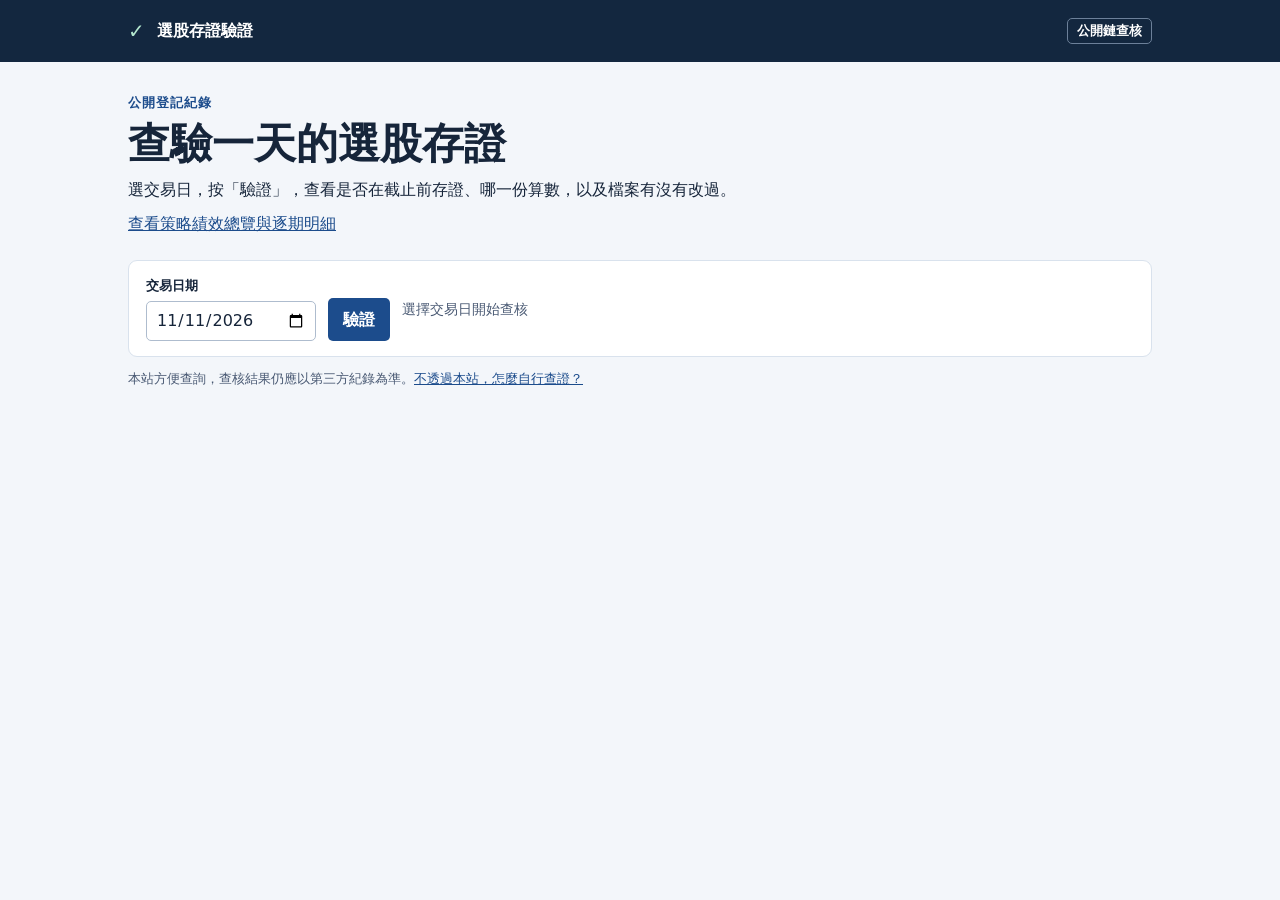
==== docs/index.html @ f5d4d027 "Publish prospective series and independent verification page" ====
<!doctype html>
<html lang="zh-Hant">
<head>
  <meta charset="utf-8">
  <meta name="viewport" content="width=device-width, initial-scale=1">
  <meta name="description" content="選擇交易日，驗證選股存證時間、正式版本及檔案。">
  <title>選股存證驗證</title>
  <link rel="stylesheet" href="./style.css">
  <script src="./app.js" defer></script>
</head>
<body>
  <header class="masthead"><div class="wrap brand"><span class="mark" aria-hidden="true">✓</span> 選股存證驗證 <span id="mode" class="mode">載入中</span></div></header>
  <main class="wrap">
    <section class="intro" aria-labelledby="heading">
      <p class="eyebrow">公開登記紀錄</p>
      <h1 id="heading">查驗一天的選股存證</h1>
      <p>選交易日，按「驗證」，查看是否在截止前存證、哪一份算數，以及檔案有沒有改過。</p>
      <p><a href="./performance.html">查看策略績效總覽與逐期明細</a></p>
    </section>
    <div id="notice" class="notice" hidden></div>
    <form id="check-form" class="panel controls">
      <div class="date-control"><label for="session-date">交易日期</label><input id="session-date" type="date" required></div>
      <button type="submit" id="verify" disabled>驗證</button>
      <button type="button" id="cancel" class="quiet" hidden>取消</button>
      <p id="progress" class="progress" role="status" aria-live="polite">正在載入公開系列資料</p>
    </form>
    <section id="result" hidden aria-labelledby="result-title">
      <div class="section-title"><h2 id="result-title">查核結果</h2><button type="button" id="json" class="quiet">下載證據 JSON</button></div>
      <dl class="checks">
        <div class="panel"><dt id="time-question">截止前有存證嗎？</dt><dd id="time-status"></dd><p id="time-note"></p></div>
        <div class="panel"><dt>哪一份是正式版？</dt><dd id="unique-status"></dd><p id="unique-note"></p></div>
        <div class="panel"><dt>檔案有改過嗎？</dt><dd id="file-status"></dd><p id="file-note"></p></div>
      </dl>
      <details class="panel ledger evidence">
        <summary>查看全部登記與更正</summary>
        <p id="scan-window" class="muted"></p>
        <div class="table-scroll" tabindex="0" role="region" aria-label="登記紀錄表格">
          <table><thead><tr><th scope="col">台北區塊時間</th><th scope="col">判定</th><th scope="col">檔案指紋</th><th scope="col">鏈上交易</th></tr></thead><tbody id="events"></tbody></table>
        </div>
      </details>
      <details class="panel evidence"><summary>系列認證碼與查核來源</summary>
        <dl id="evidence"></dl>
        <p class="muted">時間取自區塊標頭。請核對此系列認證碼與首期前公告的紀錄。</p>
      </details>
    </section>
    <footer>本站方便查詢，查核結果仍應以第三方紀錄為準。<a href="https://github.com/valueshellseeker-Frank/tw-stock-prediction#不透過本站怎麼自行查證">不透過本站，怎麼自行查證？</a></footer>
  </main>
</body>
</html>
---- docs/style.css ----
:root {
  color-scheme:light;
  --ink:#16253a;
  --muted:#495973;
  --border:#d9e2ed;
  --accent:#1c4c8c;
  --paper:#f3f6fa;
  --pass:#17614b;
  --pending:#805006;
}
* {
  box-sizing:border-box;
}
body {
  margin:0;
  color:var(--ink);
  background:var(--paper);
  font:16px/1.6 system-ui,"Microsoft JhengHei",sans-serif;
}
[hidden] {
  display:none!important;
}
.wrap {
  width:min(1024px,calc(100% - 40px));
  margin-inline:auto;
}
.masthead {
  background:#13273f;
  color:#fff;
}
.brand {
  display:flex;
  gap:12px;
  align-items:center;
  min-height:62px;
  font-weight:650;
}
.mark {
  color:#b4e8cf;
  font-size:20px;
}
.mode {
  margin-left:auto;
  font-size:13px;
  border:1px solid #6c8099;
  border-radius:5px;
  padding:2px 9px;
}
.intro {
  padding:31px 0 16px;
}
.eyebrow {
  font-size:13px;
  letter-spacing:.08em;
  font-weight:700;
  color:var(--accent);
  margin:0 0 5px;
}
h1 {
  font-size:clamp(28px,5vw,42px);
  line-height:1.2;
  margin:0;
}
h2 {
  font-size:20px;
  line-height:1.35;
  margin:0;
}
p {
  margin:8px 0;
}
.intro p:last-child,.muted,footer {
  color:var(--muted);
}
.notice {
  padding:11px 15px;
  margin-bottom:14px;
  border-left:4px solid #ac7e28;
  background:#fff5df;
  color:#69450d;
}
.panel {
  background:#fff;
  border:1px solid var(--border);
  border-radius:9px;
}
.controls {
  display:flex;
  flex-wrap:wrap;
  gap:10px 12px;
  align-items:end;
  padding:15px 17px;
}
.date-control {
  display:grid;
  gap:4px;
}
.date-control label {
  font-size:13px;
  font-weight:650;
}
.date-control input {
  color:var(--ink);
  min-height:40px;
  border:1px solid #aebcce;
  border-radius:5px;
  font:inherit;
  padding:5px 9px;
  background:#fff;
}
button {
  border:1px solid transparent;
  border-radius:5px;
  padding:8px 14px;
  min-height:40px;
  font:inherit;
  font-weight:650;
  cursor:pointer;
  background:var(--accent);
  color:#fff;
}
button:disabled {
  opacity:.62;
  cursor:default;
}
button.quiet {
  background:#fff;
  color:var(--accent);
  border-color:#bac9dc;
}
button:focus-visible,input:focus-visible,summary:focus-visible,a:focus-visible,.table-scroll:focus-visible {
  outline:3px solid #739de7;
  outline-offset:2px;
}
.progress {
  margin:0;
  color:var(--muted);
  font-size:14px;
  min-width:0;
  align-self:center;
}
.progress.error {
  color:#8e3131;
}
.section-title {
  display:flex;
  justify-content:space-between;
  align-items:center;
  gap:12px;
  margin:23px 0 10px;
}
.checks {
  display:grid;
  grid-template-columns:repeat(3,1fr);
  gap:10px;
  margin:0 0 13px;
}
.checks div {
  padding:12px 14px;
  min-width:0;
}
.checks dt {
  color:var(--muted);
  font-size:14px;
  font-weight:650;
}
.checks dd {
  margin:2px 0;
  font-size:22px;
  font-weight:700;
}
.checks p {
  font-size:13px;
  color:var(--muted);
  margin:0;
}
.pass {
  color:var(--pass);
}
.pending {
  color:var(--pending);
}
.fail {
  color:#8e3131;
}
.ledger,.evidence {
  padding:14px 16px;
  margin-bottom:12px;
}
.ledger p {
  font-size:13px;
}
.table-scroll {
  overflow-x:auto;
}
table {
  width:100%;
  border-collapse:collapse;
  text-align:left;
  font-size:14px;
}
th,td {
  padding:9px 8px;
  vertical-align:top;
  border-bottom:1px solid #e4e9f1;
}
th {
  color:var(--muted);
  font-weight:650;
  background:#f6f8fb;
}
td:nth-child(1),td:nth-child(2),td:nth-child(4) {
  white-space:nowrap;
}
td code {
  display:inline-block;
  max-width:100%;
  overflow-wrap:anywhere;
  font-size:12px;
}
td a,a {
  color:#1c4c8c;
}
.evidence summary {
  cursor:pointer;
  font-weight:650;
}
.evidence dl {
  display:grid;
  grid-template-columns:minmax(110px,max-content) 1fr;
  gap:5px 12px;
  margin:10px 0;
  font-size:14px;
}
.evidence dd {
  margin:0;
  overflow-wrap:anywhere;
}
.evidence dt {
  color:var(--muted);
}
footer {
  font-size:13px;
  padding:12px 0 24px;
}
@media(max-width:640px) {
  .wrap {
    width:calc(100% - 24px);
  }
  .intro {
    padding-top:23px;
  }
  .checks {
    grid-template-columns:1fr;
  }
  .checks div {
    display:grid;
    grid-template-columns:1fr auto;
    align-items:center;
    column-gap:8px;
  }
  .checks p {
    grid-column:1/-1;
  }
  .ledger,.evidence {
    padding:12px;
  }
  .progress {
    flex-basis:100%;
  }
  .evidence dl {
    grid-template-columns:1fr;
    gap:2px;
  }
  .evidence dd {
    margin-bottom:6px;
  }
  td code {
    min-width:180px;
  }
  .section-title button {
    font-size:13px;
  }
}
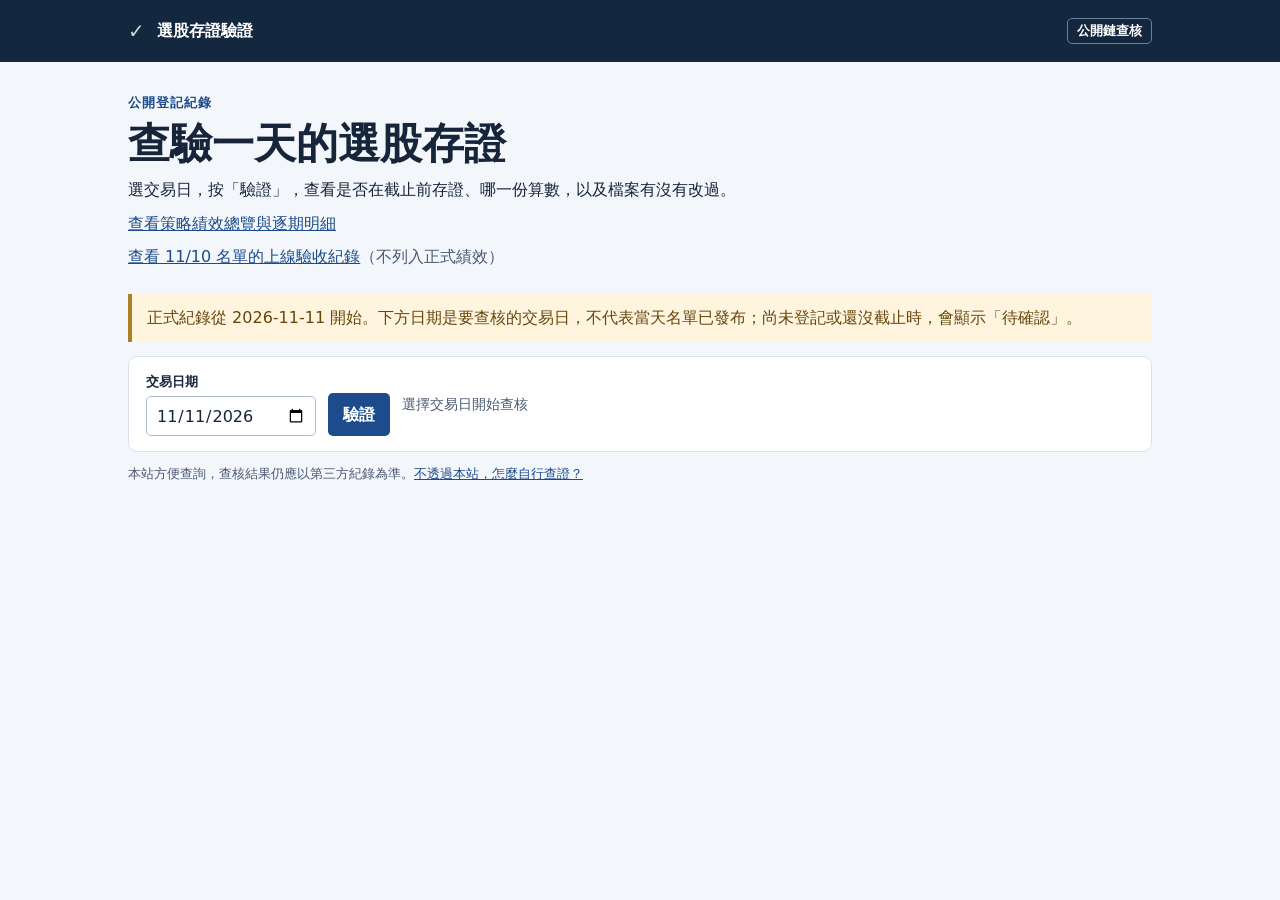
==== commit e24326a1: "Publish prospective series and independent verification page" ====
--- a/docs/index.html
+++ b/docs/index.html
@@ -16,6 +16,7 @@
       <h1 id="heading">查驗一天的選股存證</h1>
       <p>選交易日，按「驗證」，查看是否在截止前存證、哪一份算數，以及檔案有沒有改過。</p>
       <p><a href="./performance.html">查看策略績效總覽與逐期明細</a></p>
+      <p id="launch-record" hidden><a href="https://github.com/valueshellseeker-Frank/tw-stock-prediction/releases/tag/deployment-check-2026-11-10">查看 11/10 名單的上線驗收紀錄</a>（不列入正式績效）</p>
     </section>
     <div id="notice" class="notice" hidden></div>
     <form id="check-form" class="panel controls">
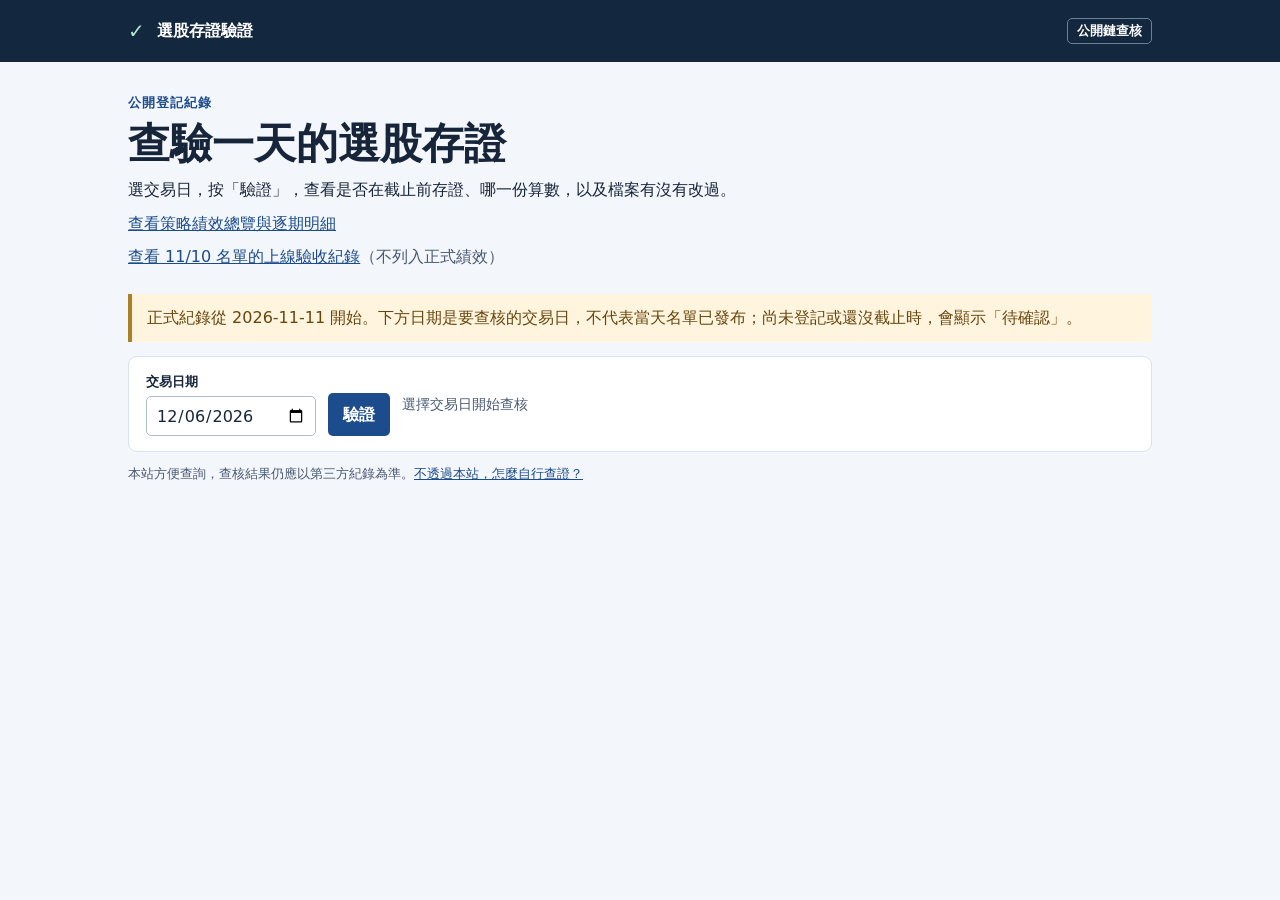
==== commit 6fb23eb3: "Show independent publication evidence and clarify performance status" ====
--- a/docs/index.html
+++ b/docs/index.html
@@ -32,6 +32,7 @@
         <div class="panel"><dt>哪一份是正式版？</dt><dd id="unique-status"></dd><p id="unique-note"></p></div>
         <div class="panel"><dt>檔案有改過嗎？</dt><dd id="file-status"></dd><p id="file-note"></p></div>
       </dl>
+      <p id="publication-links" class="panel"></p>
       <details class="panel ledger evidence">
         <summary>查看全部登記與更正</summary>
         <p id="scan-window" class="muted"></p>
@@ -41,7 +42,7 @@
       </details>
       <details class="panel evidence"><summary>系列認證碼與查核來源</summary>
         <dl id="evidence"></dl>
-        <p class="muted">時間取自區塊標頭。請核對此系列認證碼與首期前公告的紀錄。</p>
+        <p class="muted">鏈上時間取自區塊標頭；GitHub 時間與附件指紋直接查官方 API。完整期間仍須逐日查核，不只看單一日期。</p>
       </details>
     </section>
     <footer>本站方便查詢，查核結果仍應以第三方紀錄為準。<a href="https://github.com/valueshellseeker-Frank/tw-stock-prediction#不透過本站怎麼自行查證">不透過本站，怎麼自行查證？</a></footer>
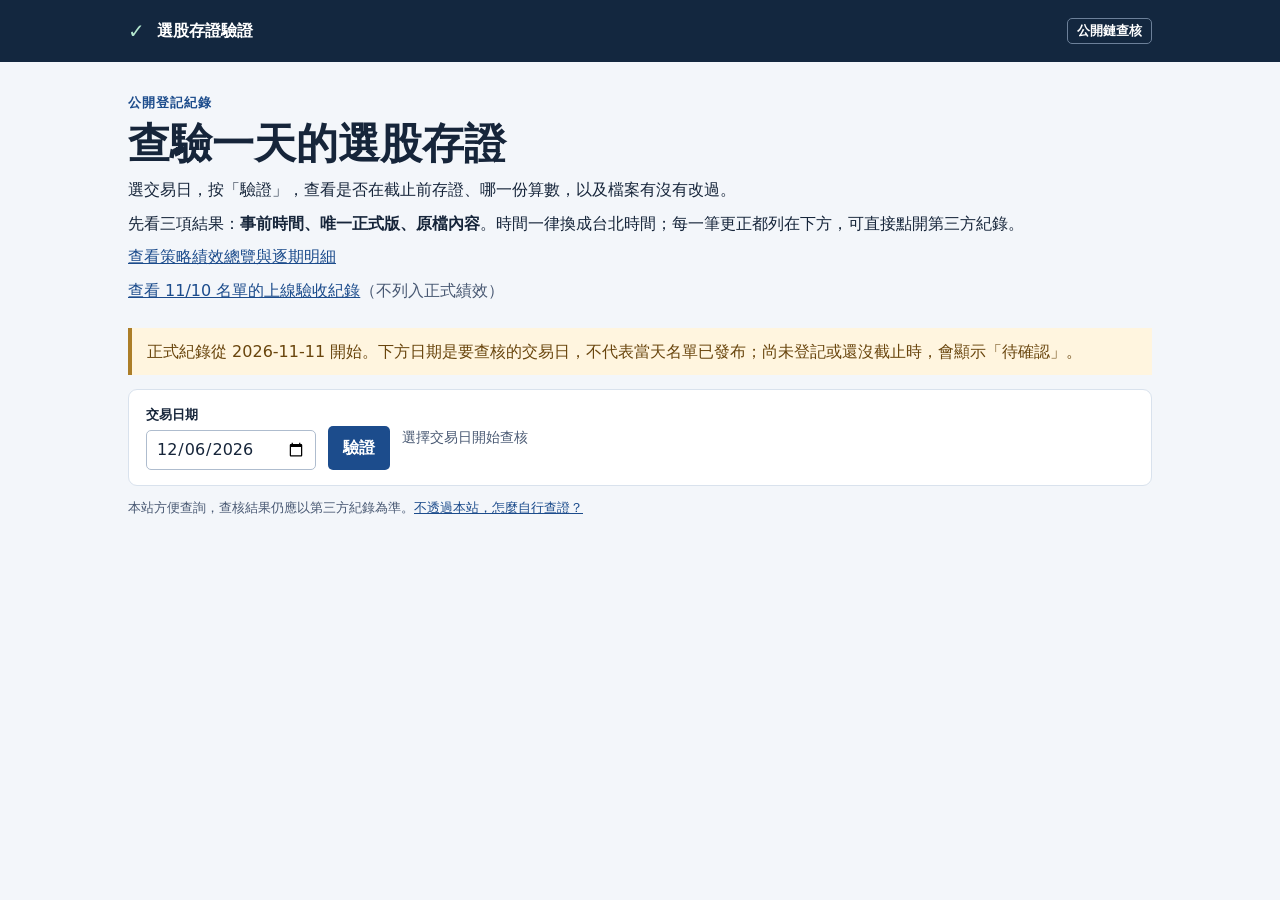
==== commit cfc05e69: "Make publication evidence and performance scope easier to read" ====
--- a/docs/index.html
+++ b/docs/index.html
@@ -6,7 +6,7 @@
   <meta name="description" content="選擇交易日，驗證選股存證時間、正式版本及檔案。">
   <title>選股存證驗證</title>
   <link rel="stylesheet" href="./style.css">
-  <script src="./app.js" defer></script>
+  <script src="./app.js?v=bdecafc49742c62e" defer></script>
 </head>
 <body>
   <header class="masthead"><div class="wrap brand"><span class="mark" aria-hidden="true">✓</span> 選股存證驗證 <span id="mode" class="mode">載入中</span></div></header>
@@ -15,6 +15,7 @@
       <p class="eyebrow">公開登記紀錄</p>
       <h1 id="heading">查驗一天的選股存證</h1>
       <p>選交易日，按「驗證」，查看是否在截止前存證、哪一份算數，以及檔案有沒有改過。</p>
+      <p>先看三項結果：<strong>事前時間、唯一正式版、原檔內容</strong>。時間一律換成台北時間；每一筆更正都列在下方，可直接點開第三方紀錄。</p>
       <p><a href="./performance.html">查看策略績效總覽與逐期明細</a></p>
       <p id="launch-record" hidden><a href="https://github.com/valueshellseeker-Frank/tw-stock-prediction/releases/tag/deployment-check-2026-11-10">查看 11/10 名單的上線驗收紀錄</a>（不列入正式績效）</p>
     </section>
@@ -32,6 +33,7 @@
         <div class="panel"><dt>哪一份是正式版？</dt><dd id="unique-status"></dd><p id="unique-note"></p></div>
         <div class="panel"><dt>檔案有改過嗎？</dt><dd id="file-status"></dd><p id="file-note"></p></div>
       </dl>
+      <p class="muted">三項都通過，才算這一天的存證查核通過。這裡的「唯一」是指定登記位置在截止前最後一筆，不是只看首頁顯示的版本。加密檔內的名單仍須到期解密後核對，存證通過不代表預測有效。</p>
       <p id="publication-links" class="panel"></p>
       <details class="panel ledger evidence">
         <summary>查看全部登記與更正</summary>
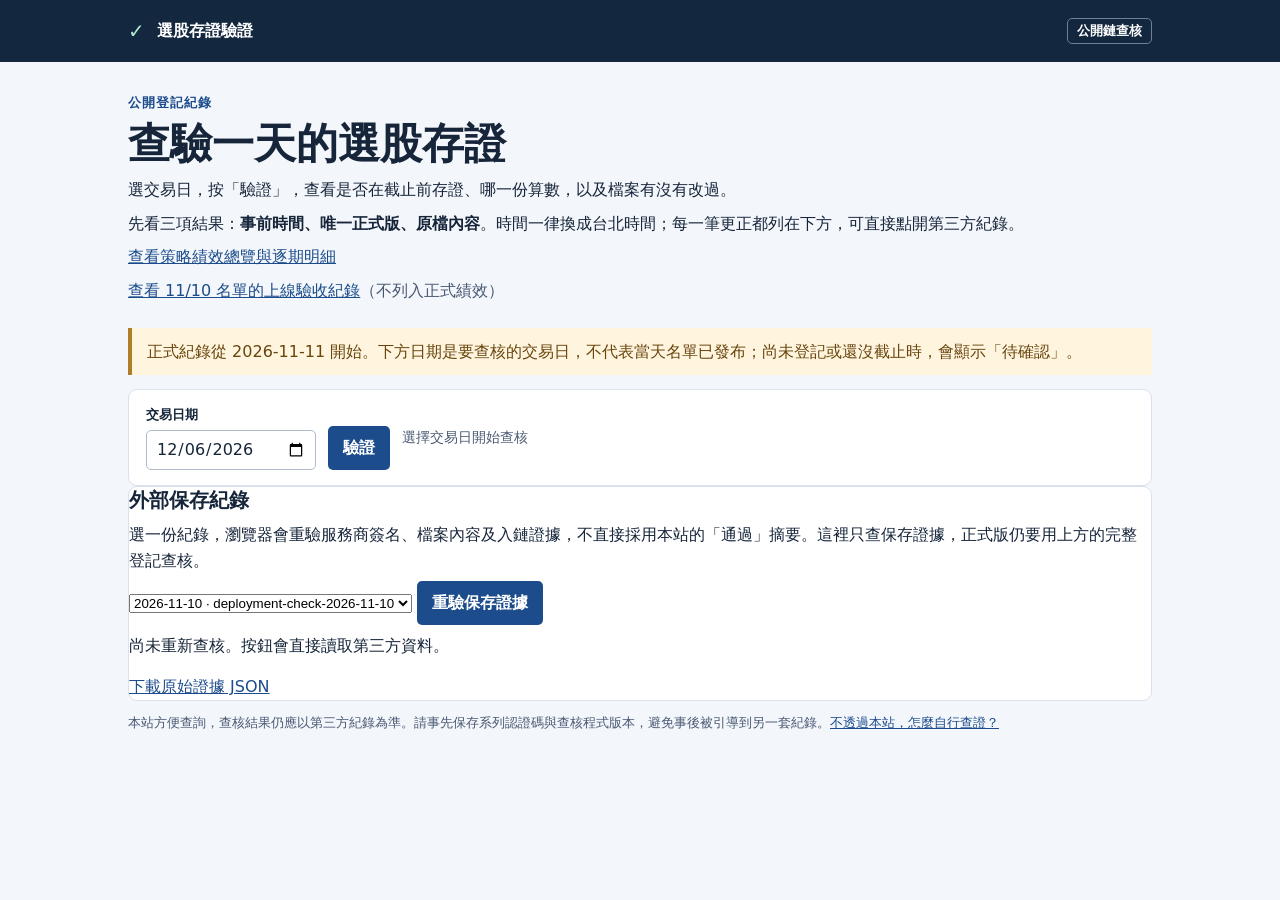
==== commit 3aa2e3cc: "Verify external storage receipts and preserve a fixed audit version" ====
--- a/docs/index.html
+++ b/docs/index.html
@@ -6,7 +6,7 @@
   <meta name="description" content="選擇交易日，驗證選股存證時間、正式版本及檔案。">
   <title>選股存證驗證</title>
   <link rel="stylesheet" href="./style.css">
-  <script src="./app.js?v=bdecafc49742c62e" defer></script>
+  <script src="./app.js?v=4dfbc54629dd05e8" defer></script>
 </head>
 <body>
   <header class="masthead"><div class="wrap brand"><span class="mark" aria-hidden="true">✓</span> 選股存證驗證 <span id="mode" class="mode">載入中</span></div></header>
@@ -33,7 +33,8 @@
         <div class="panel"><dt>哪一份是正式版？</dt><dd id="unique-status"></dd><p id="unique-note"></p></div>
         <div class="panel"><dt>檔案有改過嗎？</dt><dd id="file-status"></dd><p id="file-note"></p></div>
       </dl>
-      <p class="muted">三項都通過，才算這一天的存證查核通過。這裡的「唯一」是指定登記位置在截止前最後一筆，不是只看首頁顯示的版本。加密檔內的名單仍須到期解密後核對，存證通過不代表預測有效。</p>
+      <p class="muted">這三項核對鏈上定稿、正式版與原檔；外部保存證據另列在下方。「唯一」只限事先公告的登記位置。加密名單仍須到期解密後核對，存證通過不代表預測有效。</p>
+      <div class="panel"><h3>外部有收到完整檔案嗎？</h3><p id="storage-note">待查核</p><p class="muted">簽收時間證明 Turbo 當時已收下這份檔案；不代表當時已有人匿名下載。入鏈會另外比對證據，不只看服務商的狀態文字。</p></div>
       <p id="publication-links" class="panel"></p>
       <details class="panel ledger evidence">
         <summary>查看全部登記與更正</summary>
@@ -47,7 +48,8 @@
         <p class="muted">鏈上時間取自區塊標頭；GitHub 時間與附件指紋直接查官方 API。完整期間仍須逐日查核，不只看單一日期。</p>
       </details>
     </section>
-    <footer>本站方便查詢，查核結果仍應以第三方紀錄為準。<a href="https://github.com/valueshellseeker-Frank/tw-stock-prediction#不透過本站怎麼自行查證">不透過本站，怎麼自行查證？</a></footer>
+    <section class="panel" id="storage-panel"><h2>外部保存紀錄</h2><p>選一份紀錄，瀏覽器會重驗服務商簽名、檔案內容及入鏈證據，不直接採用本站的「通過」摘要。這裡只查保存證據，正式版仍要用上方的完整登記查核。</p><select id="storage-select" aria-label="選擇保存紀錄"></select> <button type="button" id="storage-check" disabled>重驗保存證據</button><p id="storage-progress" role="status"></p><pre id="storage-detail" style="white-space:pre-wrap;overflow-wrap:anywhere"></pre><a href="./storage-summary.json">下載原始證據 JSON</a></section>
+    <footer>本站方便查詢，查核結果仍應以第三方紀錄為準。請事先保存系列認證碼與查核程式版本，避免事後被引導到另一套紀錄。<a href="https://github.com/valueshellseeker-Frank/tw-stock-prediction#不透過本站怎麼自行查證">不透過本站，怎麼自行查證？</a></footer>
   </main>
 </body>
 </html>
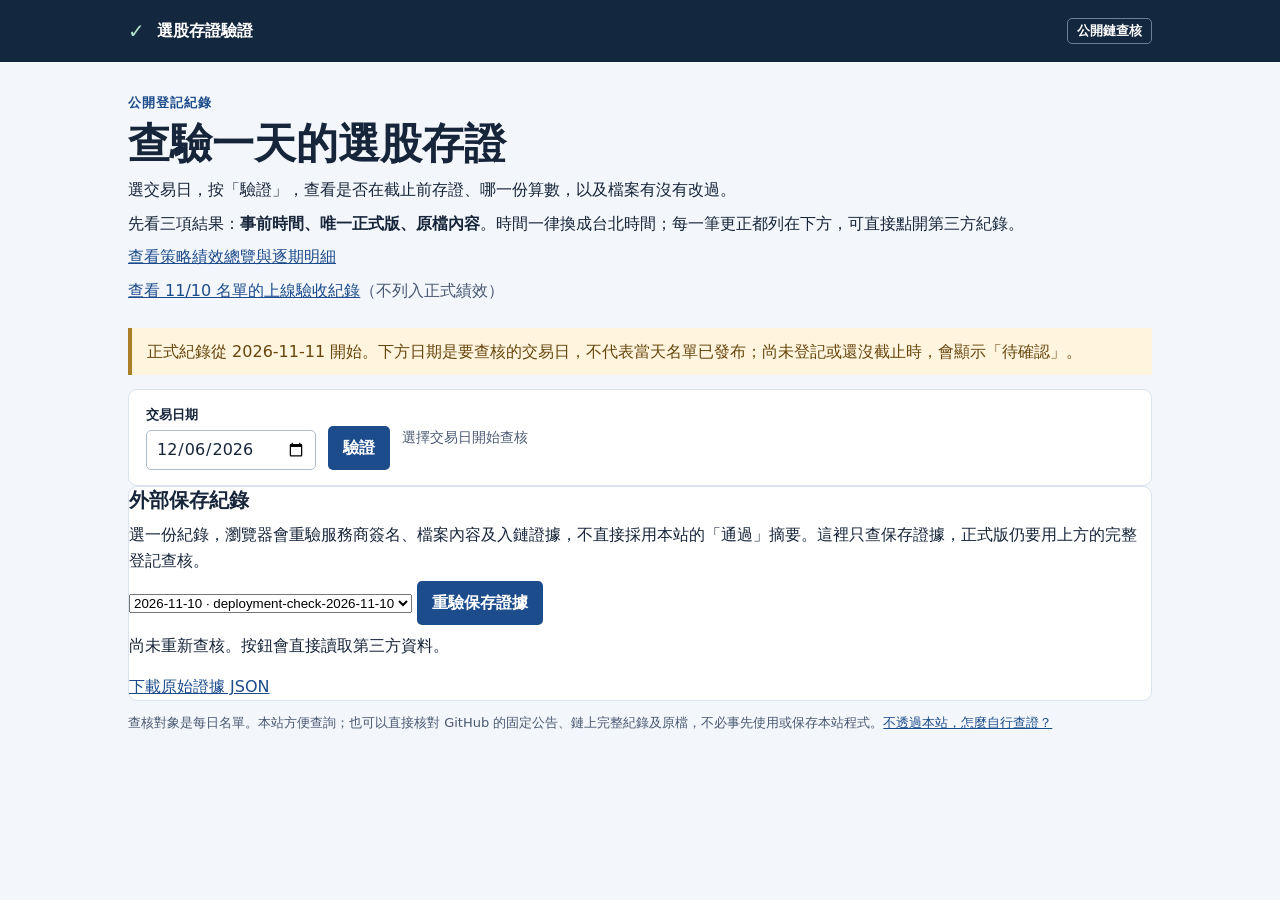
==== commit 65909bd6: "Clarify daily list evidence and receipt verification" ====
--- a/docs/index.html
+++ b/docs/index.html
@@ -6,7 +6,7 @@
   <meta name="description" content="選擇交易日，驗證選股存證時間、正式版本及檔案。">
   <title>選股存證驗證</title>
   <link rel="stylesheet" href="./style.css">
-  <script src="./app.js?v=4dfbc54629dd05e8" defer></script>
+  <script src="./app.js?v=1a1f0b4f70dbfa8f" defer></script>
 </head>
 <body>
   <header class="masthead"><div class="wrap brand"><span class="mark" aria-hidden="true">✓</span> 選股存證驗證 <span id="mode" class="mode">載入中</span></div></header>
@@ -33,8 +33,8 @@
         <div class="panel"><dt>哪一份是正式版？</dt><dd id="unique-status"></dd><p id="unique-note"></p></div>
         <div class="panel"><dt>檔案有改過嗎？</dt><dd id="file-status"></dd><p id="file-note"></p></div>
       </dl>
-      <p class="muted">這三項核對鏈上定稿、正式版與原檔；外部保存證據另列在下方。「唯一」只限事先公告的登記位置。加密名單仍須到期解密後核對，存證通過不代表預測有效。</p>
-      <div class="panel"><h3>外部有收到完整檔案嗎？</h3><p id="storage-note">待查核</p><p class="muted">簽收時間證明 Turbo 當時已收下這份檔案；不代表當時已有人匿名下載。入鏈會另外比對證據，不只看服務商的狀態文字。</p></div>
+      <p class="muted">只認公告登記位置在 08:30 前的最後一筆；如果最後一筆有問題，也不能改挑舊版。加密名單到期後再核對解密內容；預測表現請看績效總覽。</p>
+      <div class="panel"><h3>檔案已交給第三方保存嗎？</h3><p id="storage-note">待查核</p><p class="muted">Turbo 的有效簽收證明收到原檔的時間；Arweave 入鏈進度另外列出，不必等入鏈完成才存證。</p></div>
       <p id="publication-links" class="panel"></p>
       <details class="panel ledger evidence">
         <summary>查看全部登記與更正</summary>
@@ -49,7 +49,7 @@
       </details>
     </section>
     <section class="panel" id="storage-panel"><h2>外部保存紀錄</h2><p>選一份紀錄，瀏覽器會重驗服務商簽名、檔案內容及入鏈證據，不直接採用本站的「通過」摘要。這裡只查保存證據，正式版仍要用上方的完整登記查核。</p><select id="storage-select" aria-label="選擇保存紀錄"></select> <button type="button" id="storage-check" disabled>重驗保存證據</button><p id="storage-progress" role="status"></p><pre id="storage-detail" style="white-space:pre-wrap;overflow-wrap:anywhere"></pre><a href="./storage-summary.json">下載原始證據 JSON</a></section>
-    <footer>本站方便查詢，查核結果仍應以第三方紀錄為準。請事先保存系列認證碼與查核程式版本，避免事後被引導到另一套紀錄。<a href="https://github.com/valueshellseeker-Frank/tw-stock-prediction#不透過本站怎麼自行查證">不透過本站，怎麼自行查證？</a></footer>
+    <footer>查核對象是每日名單。本站方便查詢；也可以直接核對 GitHub 的固定公告、鏈上完整紀錄及原檔，不必事先使用或保存本站程式。<a href="https://github.com/valueshellseeker-Frank/tw-stock-prediction#不透過本站怎麼自行查證">不透過本站，怎麼自行查證？</a></footer>
   </main>
 </body>
 </html>
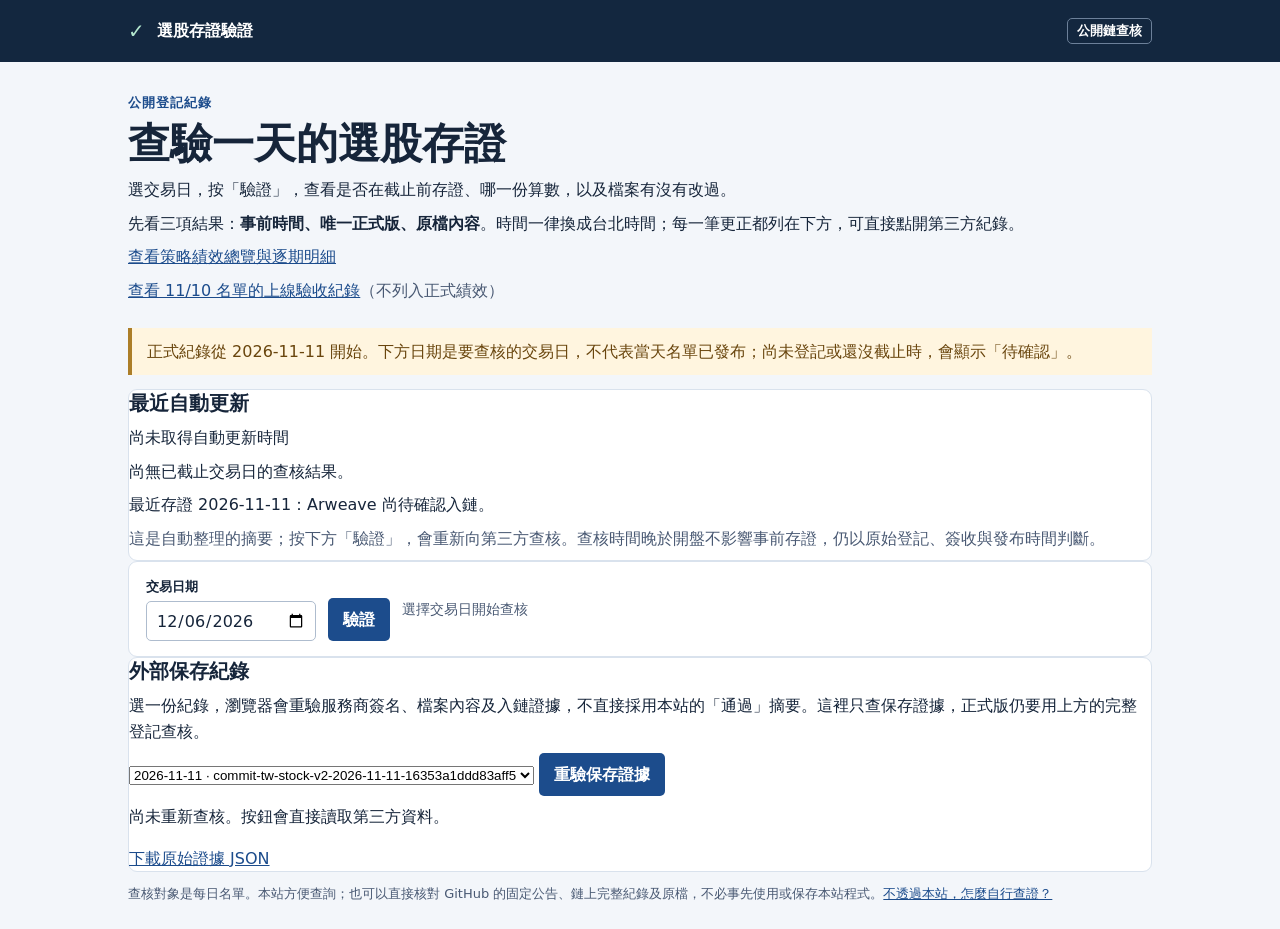
==== commit 00cbc17e: "Explain Release files and show automatic verification status" ====
--- a/docs/index.html
+++ b/docs/index.html
@@ -6,7 +6,7 @@
   <meta name="description" content="選擇交易日，驗證選股存證時間、正式版本及檔案。">
   <title>選股存證驗證</title>
   <link rel="stylesheet" href="./style.css">
-  <script src="./app.js?v=1a1f0b4f70dbfa8f" defer></script>
+  <script src="./app.js?v=483c763e2cf1a877" defer></script>
 </head>
 <body>
   <header class="masthead"><div class="wrap brand"><span class="mark" aria-hidden="true">✓</span> 選股存證驗證 <span id="mode" class="mode">載入中</span></div></header>
@@ -20,6 +20,13 @@
       <p id="launch-record" hidden><a href="https://github.com/valueshellseeker-Frank/tw-stock-prediction/releases/tag/deployment-check-2026-11-10">查看 11/10 名單的上線驗收紀錄</a>（不列入正式績效）</p>
     </section>
     <div id="notice" class="notice" hidden></div>
+    <section class="panel" aria-labelledby="automatic-title">
+      <h2 id="automatic-title">最近自動更新</h2>
+      <p id="automatic-updated">正在讀取更新紀錄</p>
+      <p id="automatic-official"></p>
+      <p id="automatic-storage"></p>
+      <p class="muted">這是自動整理的摘要；按下方「驗證」，會重新向第三方查核。查核時間晚於開盤不影響事前存證，仍以原始登記、簽收與發布時間判斷。</p>
+    </section>
     <form id="check-form" class="panel controls">
       <div class="date-control"><label for="session-date">交易日期</label><input id="session-date" type="date" required></div>
       <button type="submit" id="verify" disabled>驗證</button>
